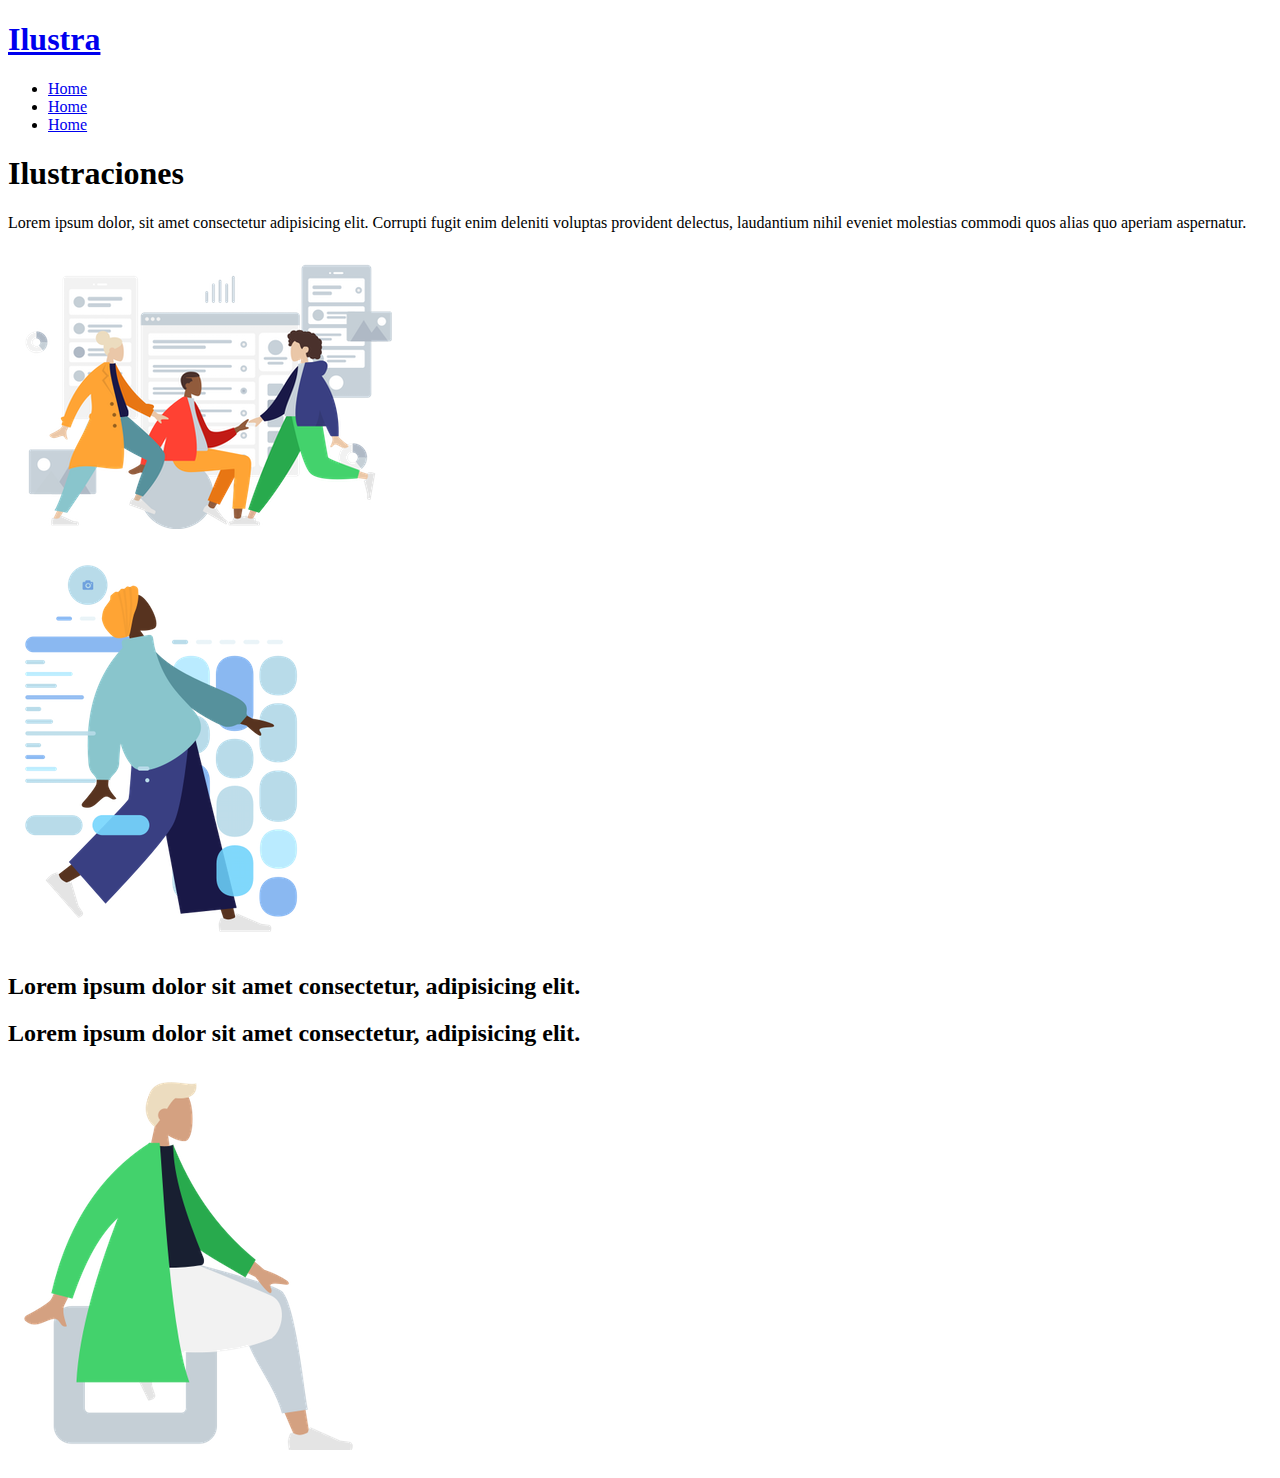
==== ilustraciones.html @ 07c4a06f "FEAT(.html):se agrego la pagina de ilustraciones" ====
<!DOCTYPE html>
<html lang="en">
  <head>
    <meta charset="UTF-8" />
    <meta name="viewport" content="width=device-width, initial-scale=1.0" />
    <title>Ilustra | Ilustraciones</title>
  </head>
  <body>
    <!-- header -->
    <header id="mainheader">
      <nav id="navbar">
        <div class="container">
          <h1 class="logo"><a href="index.html">Ilustra</a></h1>
          <ul>
            <li><a href="index.html">Home</a></li>
            <li><a href="ilustraciones.html">Home</a></li>
            <li><a href="About.html">Home</a></li>
          </ul>
        </div>
      </nav>
      <div id="showcase">
        <div class="container">
          <h1>Ilustraciones</h1>
          <p>
            Lorem ipsum dolor, sit amet consectetur adipisicing elit. Corrupti
            fugit enim deleniti voluptas provident delectus, laudantium nihil
            eveniet molestias commodi quos alias quo aperiam aspernatur.
          </p>
          <img src="img/illustrative-intro.png" alt="ilustracion-intro" />
        </div>
      </div>
    </header>

    <!-- feature -->
    <section id="feature-1">
      <div class="container">
        <div class="feature-1-image">
          <img src="img/feature-1.png" alt="feature-1" />
        </div>
        <div class="feature-1-title">
          <h2 class="display-2">
            Lorem ipsum dolor sit amet consectetur, adipisicing elit.
          </h2>
        </div>
      </div>
    </section>

    <section id="feature-2">
      <div class="container">
        <div class="feature-2-title">
          <h2 class="display-2">
            Lorem ipsum dolor sit amet consectetur, adipisicing elit.
          </h2>
        </div>
        <div class="feature-2-image">
          <img src="img/feature-2.png" alt="feature-2" />
        </div>
      </div>
    </section>
  </body>
</html>
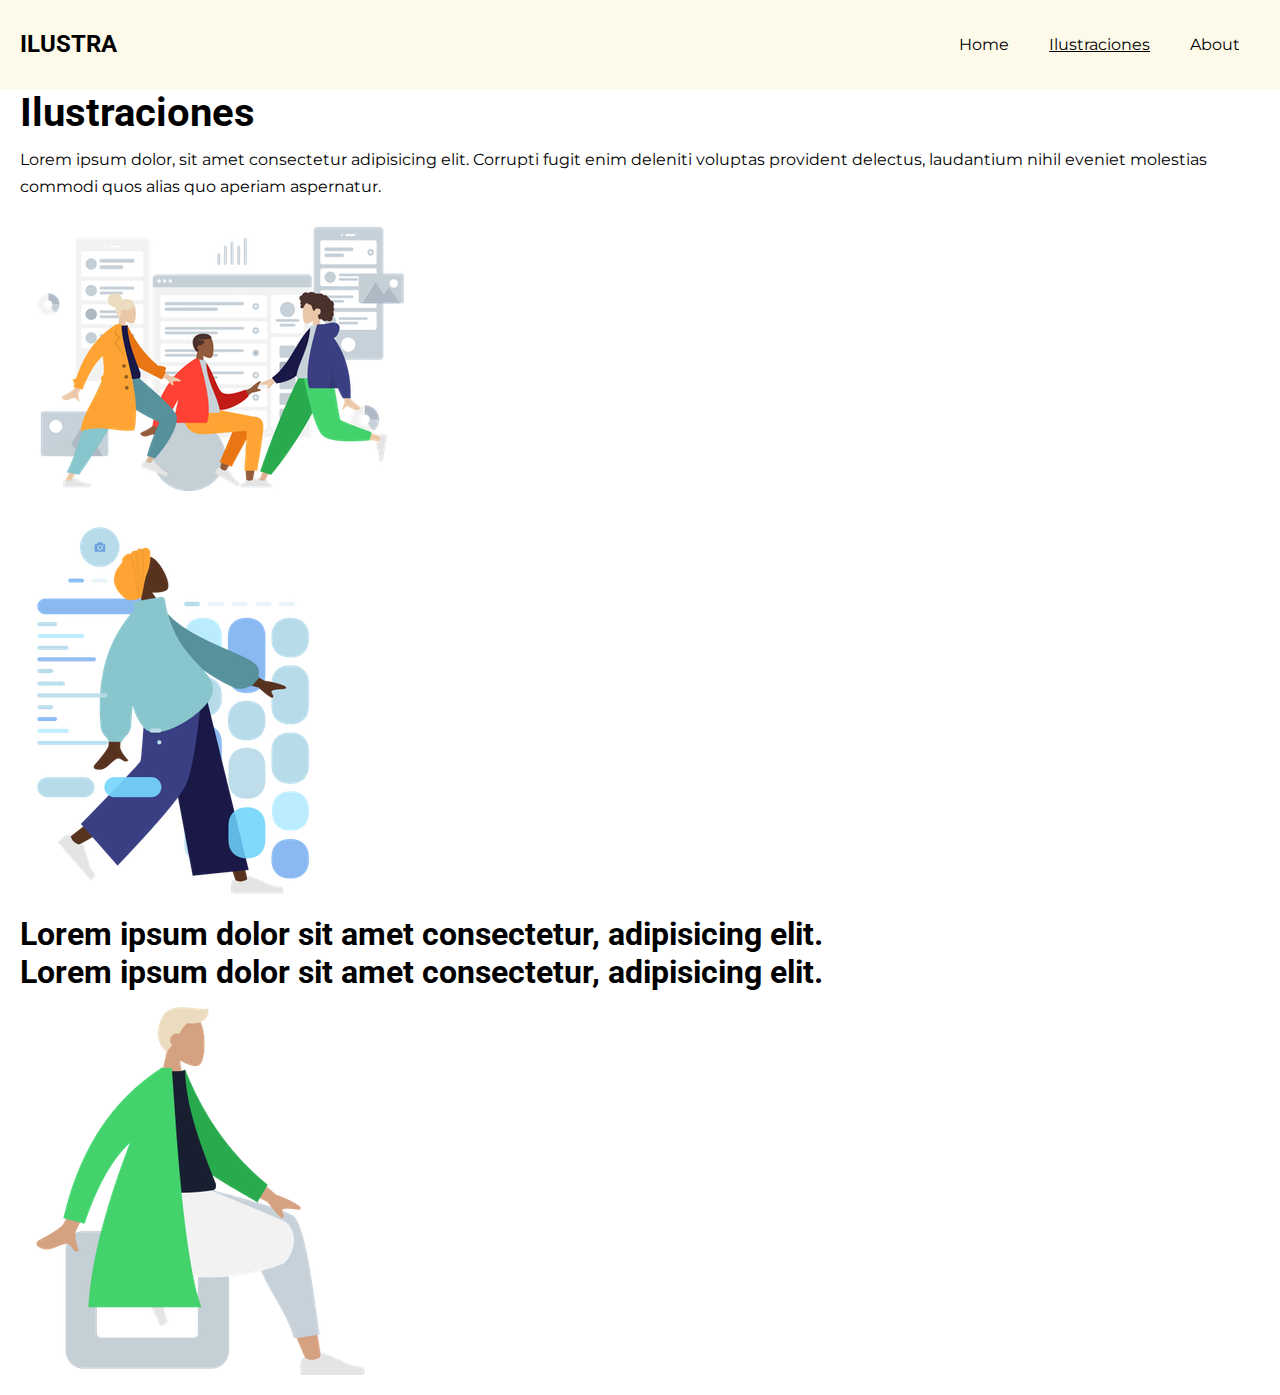
==== commit 426cc4c7: "FEAT(.html + .css):agrego estilos al navbar de ilustraciones" ====
--- a/ilustraciones.html
+++ b/ilustraciones.html
@@ -3,18 +3,21 @@
   <head>
     <meta charset="UTF-8" />
     <meta name="viewport" content="width=device-width, initial-scale=1.0" />
+    <link rel="stylesheet" href="./css/styles.css" />
     <title>Ilustra | Ilustraciones</title>
   </head>
   <body>
     <!-- header -->
-    <header id="mainheader">
+    <header>
       <nav id="navbar">
         <div class="container">
           <h1 class="logo"><a href="index.html">Ilustra</a></h1>
           <ul>
             <li><a href="index.html">Home</a></li>
-            <li><a href="ilustraciones.html">Home</a></li>
-            <li><a href="About.html">Home</a></li>
+            <li>
+              <a href="ilustraciones.html" class="current">Ilustraciones</a>
+            </li>
+            <li><a href="About.html">About</a></li>
           </ul>
         </div>
       </nav>
--- a/css/styles.css
+++ b/css/styles.css
@@ -0,0 +1,150 @@
+/* google fonts */
+@import url("https://fonts.googleapis.com/css2?family=Roboto:wght@100;300;400;500;700;900&display=swap");
+@import url("https://fonts.googleapis.com/css2?family=Montserrat:ital,wght@0,100..900;1,100..900&family=Roboto:wght@100;300;400;500;700;900&display=swap");
+
+/* reset */
+* {
+  margin: 0;
+  padding: 0;
+  box-sizing: border-box;
+}
+
+/* Main Styling */
+html,
+body {
+  font-family: "Montserrat", sans-serif;
+}
+
+h1 {
+  font-size: 40px;
+}
+h2 {
+  font-size: 32px;
+}
+h3 {
+  font-size: 28px;
+}
+h4 {
+  font-size: 24px;
+}
+h5 {
+  font-size: 20px;
+}
+h6 {
+  font-size: 16px;
+}
+
+h1,
+h2,
+h3,
+h4,
+h5,
+h6 {
+  font-family: "Roboto", sans-serif;
+}
+
+p {
+  font-size: 16px;
+  line-height: 1.7em;
+  margin: 10px 0;
+}
+
+a {
+  text-decoration: none;
+}
+
+/* Utility class */
+.container {
+  margin: auto;
+  max-width: 1300px;
+  overflow: auto;
+  padding: 0 20px;
+}
+
+.display-1 {
+  font-size: 88px;
+  font-weight: 700;
+}
+
+.large {
+  font-size: 18px;
+}
+
+.btn {
+  display: inline-block;
+  font-size: 18px;
+  padding: 13px 25px;
+  width: 150px;
+  cursor: pointer;
+  text-align: center;
+}
+
+.btn-dark {
+  background: #000;
+  color: #fff;
+  border: 2px solid #000;
+}
+
+.btn-outline {
+  color: #000;
+  border: 2px solid #000;
+}
+
+/* Showcase main */
+#showcase-main {
+  height: 100vh;
+}
+
+.showcase-text {
+  float: left;
+  width: 50%;
+  text-align: center;
+  padding: 250px 20px;
+}
+
+.showcase-image {
+  float: right;
+  width: 50%;
+  padding: 210px 0;
+}
+
+.showcase-image img {
+  width: 70%;
+}
+
+/* navbar */
+#navbar {
+  background: #fefaea;
+  padding-top: 15px;
+  padding-bottom: 15px;
+}
+
+#navbar a {
+  color: #000;
+}
+
+#navbar .logo {
+  float: left;
+  font-size: 24px;
+  text-transform: uppercase;
+  padding-top: 15px;
+}
+#navbar ul {
+  float: right;
+  list-style: none;
+}
+
+#navbar ul li {
+  float: left;
+}
+
+#navbar ul li a {
+  display: block;
+  padding: 20px;
+  text-align: center;
+}
+
+#navbar ul li a:hover,
+#navbar ul li a.current {
+  text-decoration: underline;
+}
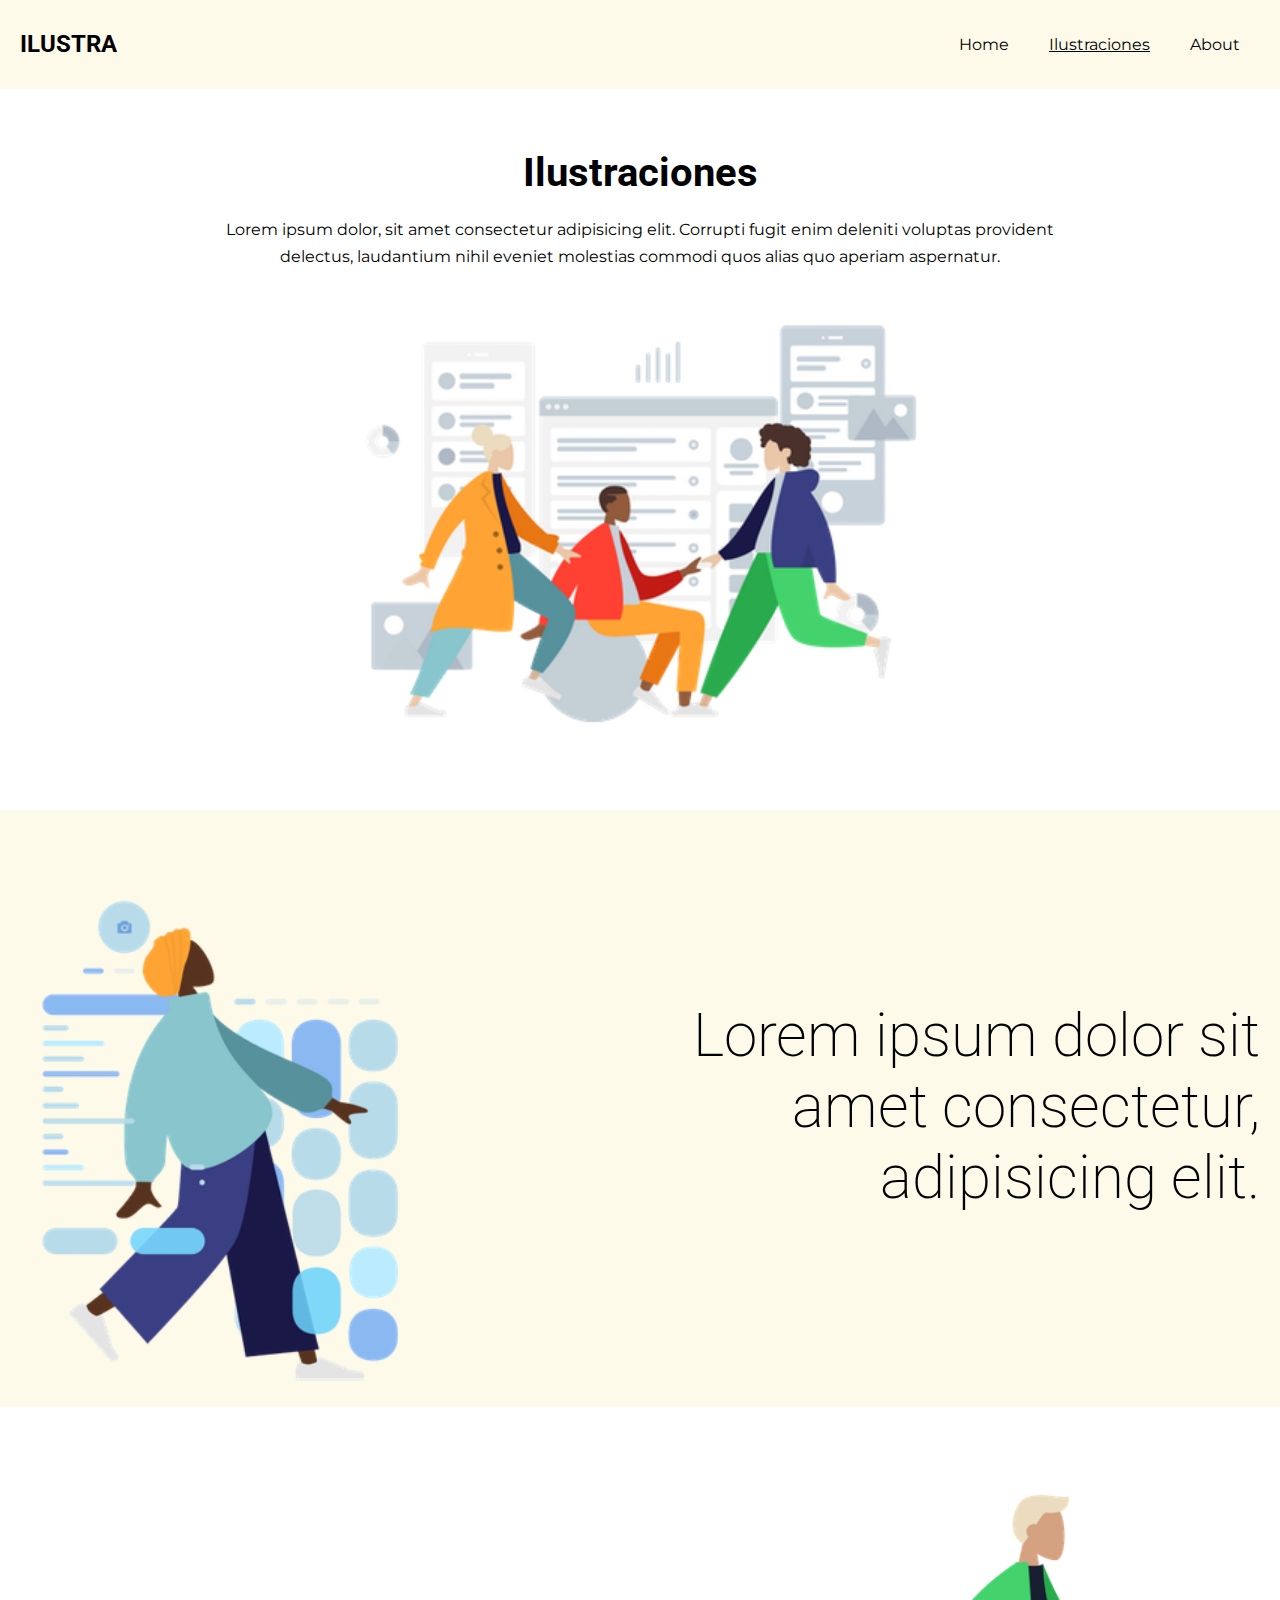
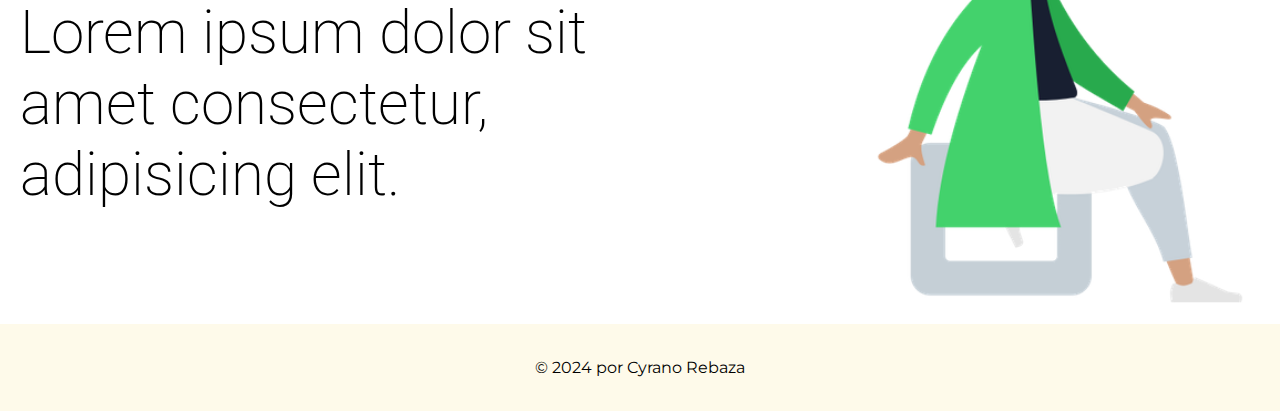
==== commit ad27eb27: "FEAT(.html + .css):agrego estilos al showcase,feature y footer de ilustraciones" ====
--- a/ilustraciones.html
+++ b/ilustraciones.html
@@ -60,5 +60,9 @@
         </div>
       </div>
     </section>
+
+    <footer id="mainfooter">
+      <p>&copy; 2024 por Cyrano Rebaza</p>
+    </footer>
   </body>
 </html>
--- a/css/styles.css
+++ b/css/styles.css
@@ -66,6 +66,11 @@
   font-weight: 700;
 }
 
+.display-2 {
+  font-size: 60px;
+  font-weight: 200;
+}
+
 .large {
   font-size: 18px;
 }
@@ -148,3 +153,73 @@
 #navbar ul li a.current {
   text-decoration: underline;
 }
+
+/* showcase */
+#showcase {
+  padding-top: 60px;
+  padding-bottom: 60px;
+  text-align: center;
+}
+
+#showcase p {
+  width: 70%;
+  margin: 0 auto;
+  padding-top: 20px;
+  padding-bottom: 30px;
+}
+
+#showcase img {
+  width: 600px;
+}
+
+/* feature-1 */
+#feature-1 {
+  background: #fefaea;
+  padding-top: 70px;
+  padding-top: 70px;
+}
+
+.feature-1-image {
+  float: left;
+  width: 50%;
+}
+
+.feature-1-image img {
+  width: 400px;
+}
+
+.feature-1-title {
+  float: right;
+  width: 50%;
+  text-align: right;
+  padding-top: 120px;
+}
+
+/* feature-2 */
+#feature-2 {
+  padding-top: 70px;
+  padding-top: 70px;
+}
+
+.feature-2-title {
+  float: left;
+  width: 50%;
+  text-align: left;
+  padding-top: 120px;
+}
+.feature-2-image {
+  float: right;
+  width: 50%;
+  display: block;
+  text-align: right;
+}
+
+.feature-2-image img {
+  width: 400px;
+}
+
+#mainfooter {
+  text-align: center;
+  background: #fefaea;
+  padding: 20px;
+}
